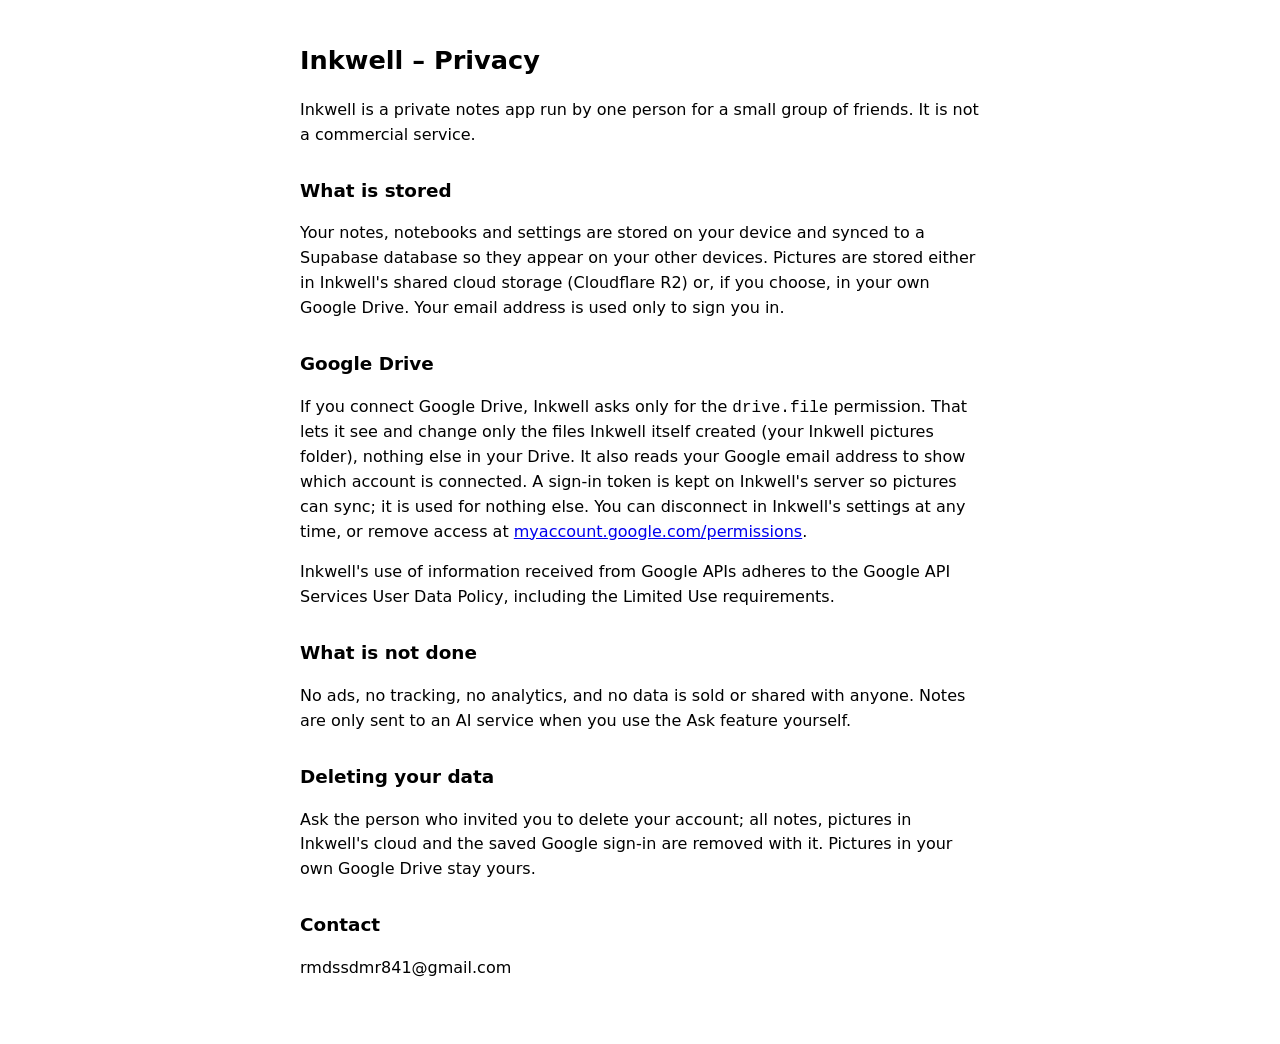
==== privacy.html @ 96964aad "Add privacy page for Google sign-in; 1.31 Co-Authored-By: Claude Opus 5.5 <noreply@anthropic.com> Cl" ====
<!doctype html>
<html lang="en">
<head>
<meta charset="utf-8">
<meta name="viewport" content="width=device-width, initial-scale=1">
<title>Inkwell – Privacy</title>
<style>
  :root { color-scheme: light dark; }
  body { font: 16px/1.55 -apple-system, system-ui, sans-serif; max-width: 680px; margin: 0 auto; padding: 24px 16px 48px; }
  h1 { font-size: 1.6em; } h2 { font-size: 1.15em; margin-top: 1.6em; }
</style>
</head>
<body>
<h1>Inkwell – Privacy</h1>
<p>Inkwell is a private notes app run by one person for a small group of friends. It is not a commercial service.</p>

<h2>What is stored</h2>
<p>Your notes, notebooks and settings are stored on your device and synced to a Supabase database so they appear on your other devices. Pictures are stored either in Inkwell's shared cloud storage (Cloudflare R2) or, if you choose, in your own Google Drive. Your email address is used only to sign you in.</p>

<h2>Google Drive</h2>
<p>If you connect Google Drive, Inkwell asks only for the <code>drive.file</code> permission. That lets it see and change only the files Inkwell itself created (your Inkwell pictures folder), nothing else in your Drive. It also reads your Google email address to show which account is connected. A sign-in token is kept on Inkwell's server so pictures can sync; it is used for nothing else. You can disconnect in Inkwell's settings at any time, or remove access at <a href="https://myaccount.google.com/permissions">myaccount.google.com/permissions</a>.</p>
<p>Inkwell's use of information received from Google APIs adheres to the Google API Services User Data Policy, including the Limited Use requirements.</p>

<h2>What is not done</h2>
<p>No ads, no tracking, no analytics, and no data is sold or shared with anyone. Notes are only sent to an AI service when you use the Ask feature yourself.</p>

<h2>Deleting your data</h2>
<p>Ask the person who invited you to delete your account; all notes, pictures in Inkwell's cloud and the saved Google sign-in are removed with it. Pictures in your own Google Drive stay yours.</p>

<h2>Contact</h2>
<p>rmdssdmr841@gmail.com</p>
</body>
</html>
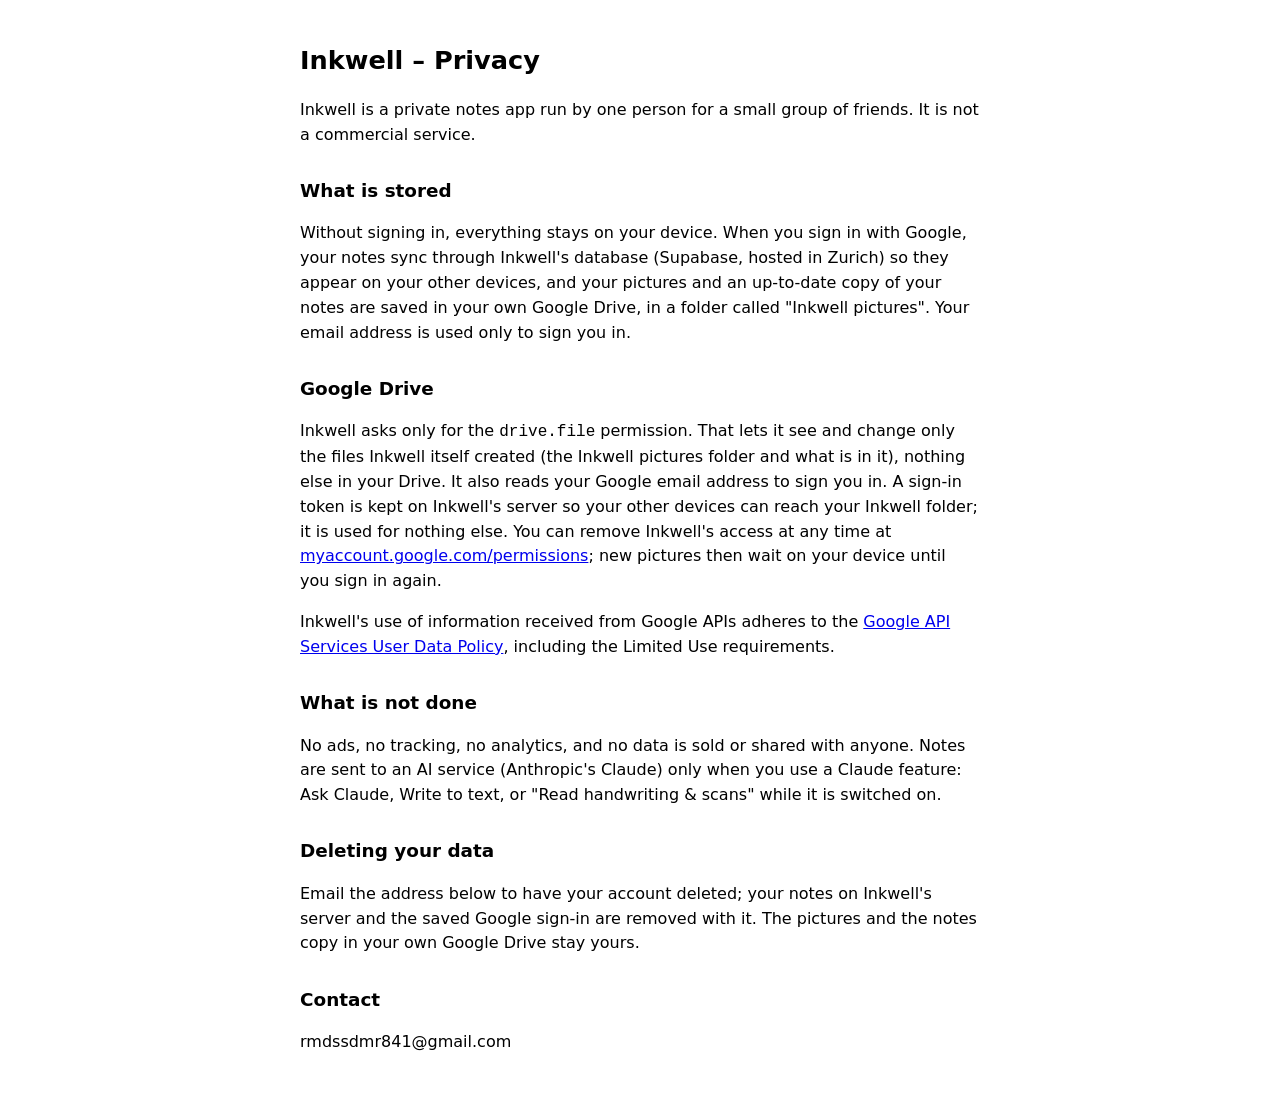
==== commit d12b9b8b: "1.36: each account keeps its own notes on a device, Drive notes copy kept up to date, notes limit fi" ====
--- a/privacy.html
+++ b/privacy.html
@@ -15,17 +15,17 @@
 <p>Inkwell is a private notes app run by one person for a small group of friends. It is not a commercial service.</p>
 
 <h2>What is stored</h2>
-<p>Your notes, notebooks and settings are stored on your device and synced to a Supabase database so they appear on your other devices. Pictures are stored either in Inkwell's shared cloud storage (Cloudflare R2) or, if you choose, in your own Google Drive. Your email address is used only to sign you in.</p>
+<p>Without signing in, everything stays on your device. When you sign in with Google, your notes sync through Inkwell's database (Supabase, hosted in Zurich) so they appear on your other devices, and your pictures and an up-to-date copy of your notes are saved in your own Google Drive, in a folder called "Inkwell pictures". Your email address is used only to sign you in.</p>
 
 <h2>Google Drive</h2>
-<p>If you connect Google Drive, Inkwell asks only for the <code>drive.file</code> permission. That lets it see and change only the files Inkwell itself created (your Inkwell pictures folder), nothing else in your Drive. It also reads your Google email address to show which account is connected. A sign-in token is kept on Inkwell's server so pictures can sync; it is used for nothing else. You can disconnect in Inkwell's settings at any time, or remove access at <a href="https://myaccount.google.com/permissions">myaccount.google.com/permissions</a>.</p>
-<p>Inkwell's use of information received from Google APIs adheres to the Google API Services User Data Policy, including the Limited Use requirements.</p>
+<p>Inkwell asks only for the <code>drive.file</code> permission. That lets it see and change only the files Inkwell itself created (the Inkwell pictures folder and what is in it), nothing else in your Drive. It also reads your Google email address to sign you in. A sign-in token is kept on Inkwell's server so your other devices can reach your Inkwell folder; it is used for nothing else. You can remove Inkwell's access at any time at <a href="https://myaccount.google.com/permissions">myaccount.google.com/permissions</a>; new pictures then wait on your device until you sign in again.</p>
+<p>Inkwell's use of information received from Google APIs adheres to the <a href="https://developers.google.com/terms/api-services-user-data-policy">Google API Services User Data Policy</a>, including the Limited Use requirements.</p>
 
 <h2>What is not done</h2>
-<p>No ads, no tracking, no analytics, and no data is sold or shared with anyone. Notes are only sent to an AI service when you use the Ask feature yourself.</p>
+<p>No ads, no tracking, no analytics, and no data is sold or shared with anyone. Notes are sent to an AI service (Anthropic's Claude) only when you use a Claude feature: Ask Claude, Write to text, or "Read handwriting &amp; scans" while it is switched on.</p>
 
 <h2>Deleting your data</h2>
-<p>Ask the person who invited you to delete your account; all notes, pictures in Inkwell's cloud and the saved Google sign-in are removed with it. Pictures in your own Google Drive stay yours.</p>
+<p>Email the address below to have your account deleted; your notes on Inkwell's server and the saved Google sign-in are removed with it. The pictures and the notes copy in your own Google Drive stay yours.</p>
 
 <h2>Contact</h2>
 <p>rmdssdmr841@gmail.com</p>
